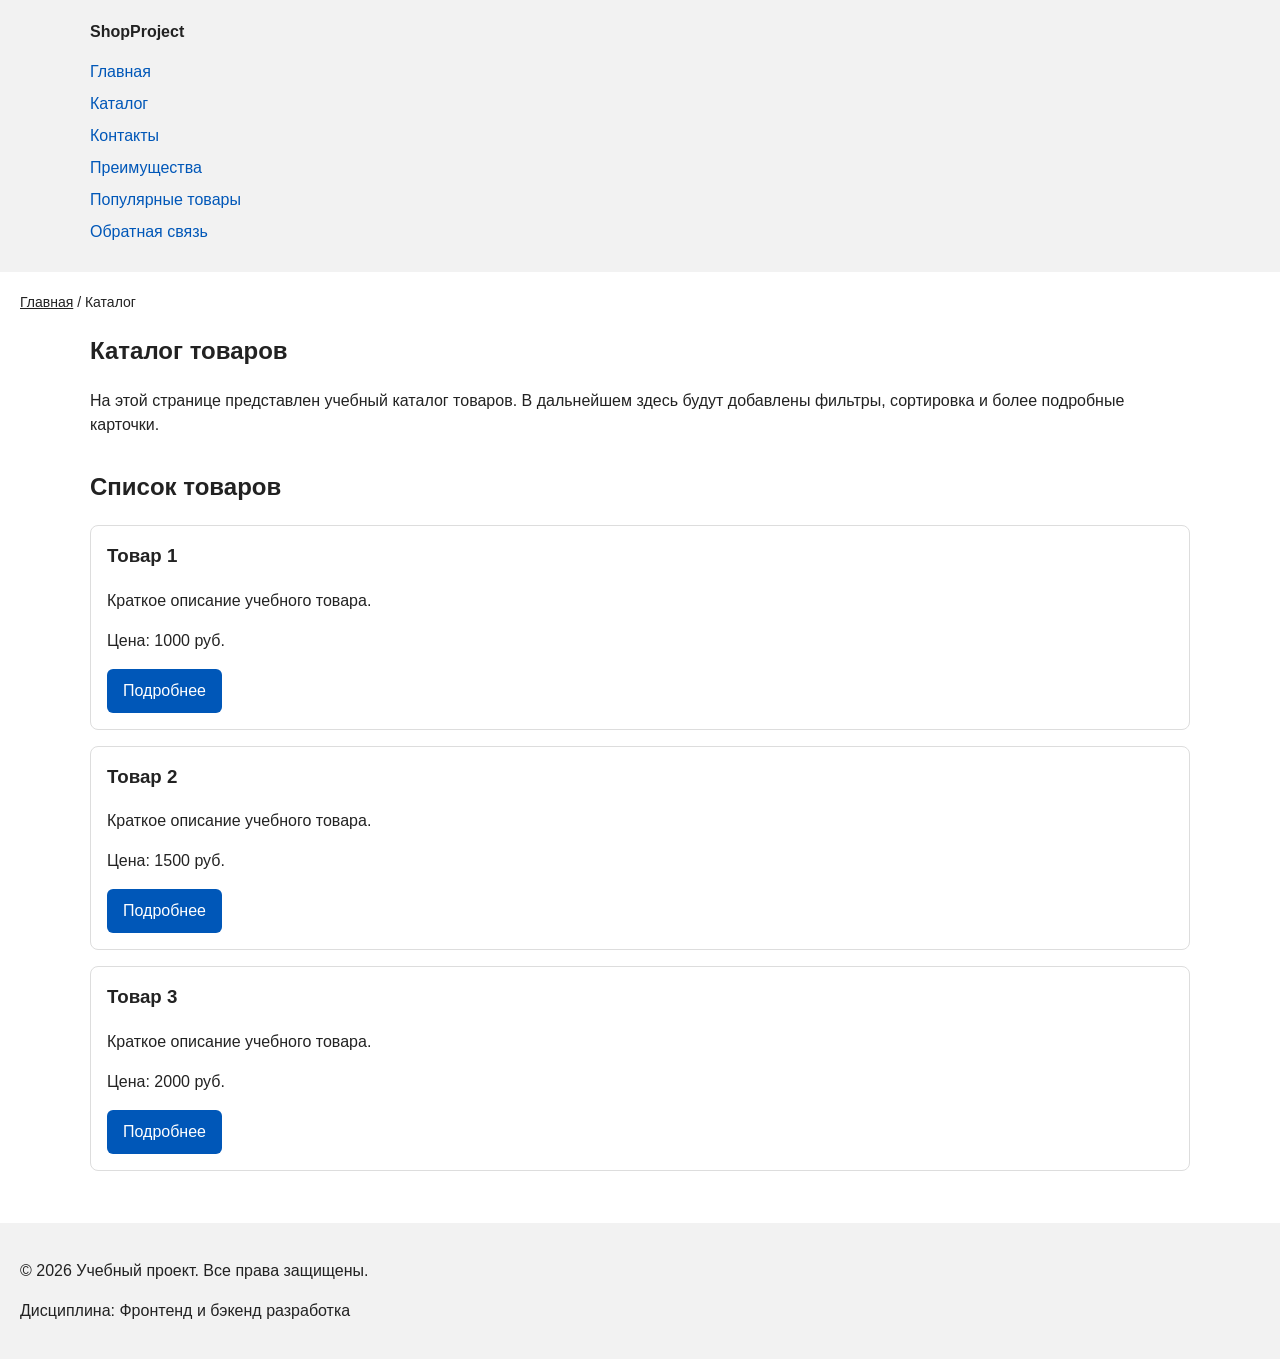
==== catalog.html @ ebb12059 "feat: add multi-page structure navigation and anchors" ====
<!DOCTYPE html>
<html lang="ru">
<head>
  <meta charset="UTF-8">
  <meta name="viewport" content="width=device-width, initial-scale=1.0">
  <meta name="description" content="Каталог товаров учебного интернет-магазина.">
  <title>Каталог товаров — Учебный интернет-магазин</title>
  <link rel="stylesheet" href="css/style.css">
  <meta property="og:type" content="website">
<meta property="og:title" content="Учебный интернет-магазин">
<meta property="og:description" content="Учебный frontend-проект интернет-магазина.">
<meta property="og:image" content="https://username.github.io/kr1-html-css-shop/images/preview.jpg">

</head>
<body>
  <header>
    <div class="site-header">
      <a class="site-logo" href="index.html">ShopProject</a>

      <nav class="site-nav" aria-label="Основная навигация">
        <ul class="site-nav__list">
          <li><a href="index.html">Главная</a></li>
          <li><a href="catalog.html">Каталог</a></li>
          <li><a href="contacts.html">Контакты</a></li>
          <li><a href="index.html#advantages">Преимущества</a></li>
          <li><a href="index.html#popular">Популярные товары</a></li>
          <li><a href="index.html#contacts">Обратная связь</a></li>
        </ul>
      </nav>
    </div>
  </header>

  <main>
    <nav class="breadcrumbs" aria-label="Хлебные крошки">
      <a href="index.html">Главная</a>
      <span>Каталог</span>
    </nav>

    <section class="section">
      <h1>Каталог товаров</h1>
      <p>
        На этой странице представлен учебный каталог товаров.
        В дальнейшем здесь будут добавлены фильтры, сортировка и более
        подробные карточки.
      </p>
    </section>

    <section class="section">
      <h2>Список товаров</h2>

      <article class="product-card">
        <h3>Товар 1</h3>
        <p>Краткое описание учебного товара.</p>
        <p>Цена: 1000 руб.</p>
        <a class="button" href="index.html#popular">Подробнее</a>
      </article>

      <article class="product-card">
        <h3>Товар 2</h3>
        <p>Краткое описание учебного товара.</p>
        <p>Цена: 1500 руб.</p>
        <a class="button" href="index.html#popular">Подробнее</a>
      </article>

      <article class="product-card">
        <h3>Товар 3</h3>
        <p>Краткое описание учебного товара.</p>
        <p>Цена: 2000 руб.</p>
        <a class="button" href="index.html#popular">Подробнее</a>
      </article>
    </section>
  </main>

  <footer>
    <p>&copy; 2026 Учебный проект. Все права защищены.</p>
    <p>Дисциплина: Фронтенд и бэкенд разработка</p>
  </footer>
</body>
</html>
---- css/style.css ----
* {
  box-sizing: border-box;
}

body {
  margin: 0;
  font-family: Arial, sans-serif;
  line-height: 1.5;
  color: #222222;
  background-color: #ffffff;
}

header,
main,
footer {
  padding: 20px;
}

header {
  background-color: #f2f2f2;
}

footer {
  background-color: #f2f2f2;
}

.site-header {
  max-width: 1100px;
  margin: 0 auto;
}

.site-logo {
  font-weight: bold;
  text-decoration: none;
  color: #222222;
}

.site-nav__list {
  padding: 0;
  margin: 16px 0 0;
  list-style: none;
}

.site-nav__list li {
  margin-bottom: 8px;
}

.site-nav__list a {
  color: #0057b8;
  text-decoration: none;
}

.site-nav__list a:hover {
  text-decoration: underline;
}

.hero {
  max-width: 1100px;
  margin: 0 auto 32px;
  padding: 32px 20px;
  background-color: #eef5ff;
  border-radius: 12px;
}

.section {
  max-width: 1100px;
  margin: 0 auto 32px;
}

.section h2 {
  margin-top: 0;
}

.product-card {
  margin-bottom: 16px;
  padding: 16px;
  border: 1px solid #dddddd;
  border-radius: 8px;
  background-color: #ffffff;
}

.product-card h3 {
  margin-top: 0;
}

.button {
  display: inline-block;
  padding: 10px 16px;
  color: #ffffff;
  background-color: #0057b8;
  text-decoration: none;
  border-radius: 6px;
}

.button:hover {
  background-color: #003f86;
}

.aside-info {
  max-width: 1100px;
  margin: 0 auto 32px;
  padding: 16px;
  border-left: 4px solid #0057b8;
  background-color: #f7f7f7;
}

.order-dialog {
  width: min(100% - 32px, 560px);
  padding: 24px;
  border: none;
  border-radius: 12px;
}

.order-dialog::backdrop {
  background-color: rgba(0, 0, 0, 0.5);
}

.form-field {
  margin-bottom: 16px;
}

.form-field label {
  display: block;
  margin-bottom: 6px;
}

.form-field input,
.form-field select,
.form-field textarea {
  width: 100%;
  padding: 10px 12px;
  border: 1px solid #cccccc;
  border-radius: 6px;
  font: inherit;
}

.form-field input[type="checkbox"] {
  width: auto;
}

.form-field small {
  display: block;
  margin-top: 4px;
  color: #666666;
}

.form-field input:focus-visible,
.form-field select:focus-visible,
.form-field textarea:focus-visible,
.form-actions button:focus-visible {
  outline: 2px solid #0057b8;
  outline-offset: 2px;
}

[aria-invalid="true"] {
  border-color: #b00020;
}

.form-actions {
  display: flex;
  gap: 12px;
  margin-top: 20px;
}

.success-message {
  max-width: 1100px;
  margin: 24px auto;
  padding: 16px;
  border-left: 4px solid #168a2f;
  background-color: #eefaf0;
}


.breadcrumbs {
  max-width: var(--container-width);
  margin: 0 auto var(--space-md);
  font-size: 14px;
  color: var(--color-muted);
}

.breadcrumbs a {
  color: var(--color-primary);
}

.breadcrumbs span::before {
  content: " / ";
  color: var(--color-muted);
}

html {
  scroll-behavior: smooth;
}

:target {
  outline: 2px dashed var(--color-primary);
  outline-offset: 4px;
}
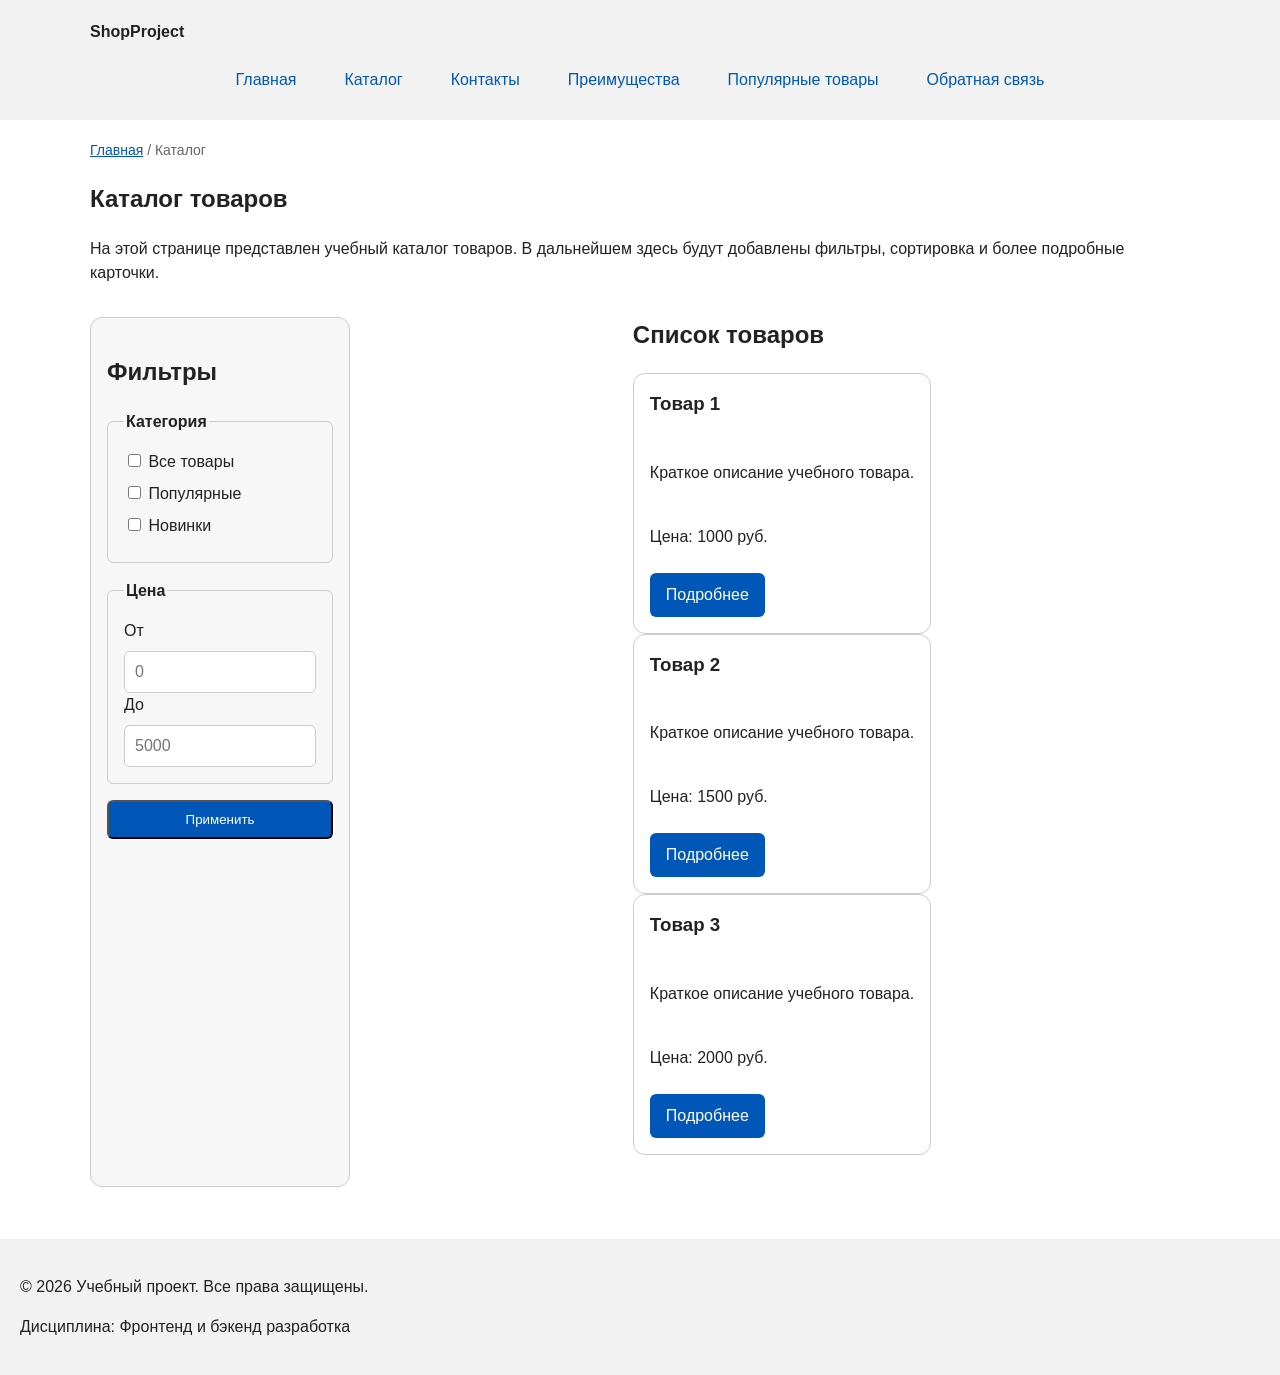
==== commit 811b2218: "feat: add flex navigation and grid catalog layout" ====
--- a/catalog.html
+++ b/catalog.html
@@ -44,6 +44,44 @@
         подробные карточки.
       </p>
     </section>
+    <section class="catalog-layout">
+  <aside class="catalog-filters">
+    <h2>Фильтры</h2>
+
+    <form class="filters-form" action="#" method="get">
+      <fieldset>
+        <legend>Категория</legend>
+
+        <label>
+          <input type="checkbox" name="category" value="all">
+          Все товары
+        </label>
+
+        <label>
+          <input type="checkbox" name="category" value="popular">
+          Популярные
+        </label>
+
+        <label>
+          <input type="checkbox" name="category" value="new">
+          Новинки
+        </label>
+      </fieldset>
+
+      <fieldset>
+        <legend>Цена</legend>
+
+        <label for="price-from">От</label>
+        <input id="price-from" name="price-from" type="number" min="0" placeholder="0">
+
+        <label for="price-to">До</label>
+        <input id="price-to" name="price-to" type="number" min="0" placeholder="5000">
+      </fieldset>
+
+      <button class="button" type="submit">Применить</button>
+    </form>
+  </aside>
+
 
     <section class="section">
       <h2>Список товаров</h2>
--- a/css/style.css
+++ b/css/style.css
@@ -2,6 +2,25 @@
 
 * {
   box-sizing: border-box;
+}
+
+:root {
+  --color-primary: #0057b8;
+  --color-white: #ffffff;
+  --color-bg: #ffffff;
+  --color-surface: #f7f7f7;
+  --color-border: #cccccc;
+  --color-muted: #666666;
+
+  --space-sm: 8px;
+  --space-md: 16px;
+  --space-lg: 24px;
+  --space-xl: 32px;
+
+  --radius-sm: 6px;
+  --radius-md: 12px;
+
+  --container-width: 1100px;
 }
 
 body {
@@ -37,24 +56,31 @@
   color: #222222;
 }
 
+
 .site-nav__list {
+  display: flex;
+  flex-wrap: wrap;
+  justify-content: center;
+  align-items: center;
+  gap: var(--space-md);
   padding: 0;
-  margin: 16px 0 0;
+  margin: var(--space-md) 0 0;
   list-style: none;
 }
 
-.site-nav__list li {
-  margin-bottom: 8px;
-}
-
 .site-nav__list a {
-  color: #0057b8;
+  display: inline-block;
+  padding: var(--space-sm) var(--space-md);
+  color: var(--color-primary);
   text-decoration: none;
+  border-radius: var(--radius-sm);
 }
 
 .site-nav__list a:hover {
-  text-decoration: underline;
-}
+  color: var(--color-white);
+  background-color: var(--color-primary);
+}
+
 
 .hero {
   max-width: 1100px;
@@ -74,12 +100,21 @@
 }
 
 .product-card {
-  margin-bottom: 16px;
-  padding: 16px;
-  border: 1px solid #dddddd;
-  border-radius: 8px;
-  background-color: #ffffff;
-}
+  display: flex;
+  flex-direction: column;
+  gap: var(--space-sm);
+  margin-bottom: 0;
+  padding: var(--space-md);
+  border: 1px solid var(--color-border);
+  border-radius: var(--radius-md);
+  background-color: var(--color-bg);
+}
+
+.product-card .button {
+  margin-top: auto;
+  align-self: flex-start;
+}
+
 
 .product-card h3 {
   margin-top: 0;
@@ -197,3 +232,59 @@
   outline: 2px dashed var(--color-primary);
   outline-offset: 4px;
 }
+
+.products-grid {
+  display: grid;
+  grid-template-columns: repeat(3, 1fr);
+  gap: var(--space-lg);
+}
+
+.catalog-layout {
+  max-width: var(--container-width);
+  margin: 0 auto var(--space-xl);
+  display: grid;
+  grid-template-columns: 260px 1fr;
+  grid-template-areas: "filters products";
+  gap: var(--space-lg);
+}
+
+.catalog-filters {
+  grid-area: filters;
+  padding: var(--space-md);
+  border: 1px solid var(--color-border);
+  border-radius: var(--radius-md);
+  background-color: var(--color-surface);
+}
+
+.catalog-products {
+  grid-area: products;
+}
+
+.filters-form {
+  display: grid;
+  gap: var(--space-md);
+}
+
+.filters-form fieldset {
+  margin: 0;
+  padding: var(--space-md);
+  border: 1px solid var(--color-border);
+  border-radius: var(--radius-sm);
+}
+
+.filters-form legend {
+  font-weight: 700;
+}
+
+.filters-form label {
+  display: block;
+  margin-bottom: var(--space-sm);
+}
+
+.filters-form input[type="number"] {
+  width: 100%;
+  padding: 8px 10px;
+  border: 1px solid var(--color-border);
+  border-radius: var(--radius-sm);
+  font: inherit;
+}
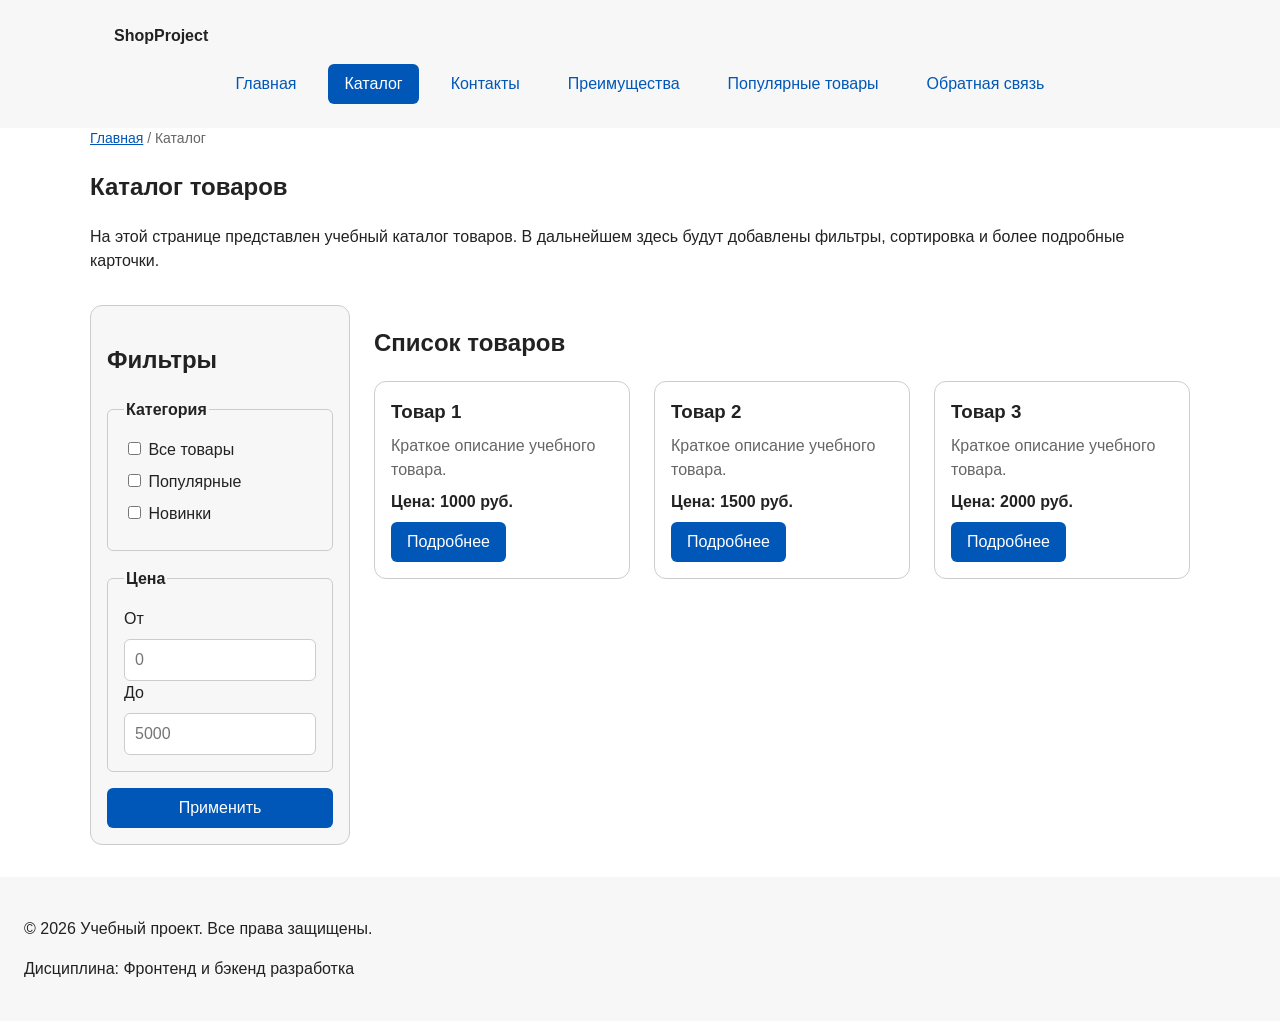
==== commit afc49886: "refactor: apply BEM naming to CSS classes" ====
--- a/catalog.html
+++ b/catalog.html
@@ -7,24 +7,36 @@
   <title>Каталог товаров — Учебный интернет-магазин</title>
   <link rel="stylesheet" href="css/style.css">
   <meta property="og:type" content="website">
-<meta property="og:title" content="Учебный интернет-магазин">
-<meta property="og:description" content="Учебный frontend-проект интернет-магазина.">
-<meta property="og:image" content="https://username.github.io/kr1-html-css-shop/images/preview.jpg">
-
+  <meta property="og:title" content="Учебный интернет-магазин">
+  <meta property="og:description" content="Учебный frontend-проект интернет-магазина.">
+  <meta property="og:image" content="https://username.github.io/kr1-html-css-shop/images/preview.jpg">
 </head>
 <body>
-  <header>
-    <div class="site-header">
-      <a class="site-logo" href="index.html">ShopProject</a>
+
+  <header class="site-header">
+    <div class="site-header__inner">
+      <a class="site-header__logo" href="index.html">ShopProject</a>
 
       <nav class="site-nav" aria-label="Основная навигация">
         <ul class="site-nav__list">
-          <li><a href="index.html">Главная</a></li>
-          <li><a href="catalog.html">Каталог</a></li>
-          <li><a href="contacts.html">Контакты</a></li>
-          <li><a href="index.html#advantages">Преимущества</a></li>
-          <li><a href="index.html#popular">Популярные товары</a></li>
-          <li><a href="index.html#contacts">Обратная связь</a></li>
+          <li class="site-nav__item">
+            <a class="site-nav__link" href="index.html">Главная</a>
+          </li>
+          <li class="site-nav__item">
+            <a class="site-nav__link site-nav__link--active" href="catalog.html">Каталог</a>
+          </li>
+          <li class="site-nav__item">
+            <a class="site-nav__link" href="contacts.html">Контакты</a>
+          </li>
+          <li class="site-nav__item">
+            <a class="site-nav__link" href="index.html#advantages">Преимущества</a>
+          </li>
+          <li class="site-nav__item">
+            <a class="site-nav__link" href="index.html#popular">Популярные товары</a>
+          </li>
+          <li class="site-nav__item">
+            <a class="site-nav__link" href="index.html#contacts">Обратная связь</a>
+          </li>
         </ul>
       </nav>
     </div>
@@ -32,8 +44,8 @@
 
   <main>
     <nav class="breadcrumbs" aria-label="Хлебные крошки">
-      <a href="index.html">Главная</a>
-      <span>Каталог</span>
+      <a class="breadcrumbs__link" href="index.html">Главная</a>
+      <span class="breadcrumbs__current">Каталог</span>
     </nav>
 
     <section class="section">
@@ -44,74 +56,84 @@
         подробные карточки.
       </p>
     </section>
+
     <section class="catalog-layout">
-  <aside class="catalog-filters">
-    <h2>Фильтры</h2>
+      <aside class="catalog-filters">
+        <h2>Фильтры</h2>
 
-    <form class="filters-form" action="#" method="get">
-      <fieldset>
-        <legend>Категория</legend>
+        <form class="filters-form" action="#" method="get">
+          <fieldset>
+            <legend>Категория</legend>
 
-        <label>
-          <input type="checkbox" name="category" value="all">
-          Все товары
-        </label>
+            <label>
+              <input type="checkbox" name="category" value="all">
+              Все товары
+            </label>
 
-        <label>
-          <input type="checkbox" name="category" value="popular">
-          Популярные
-        </label>
+            <label>
+              <input type="checkbox" name="category" value="popular">
+              Популярные
+            </label>
 
-        <label>
-          <input type="checkbox" name="category" value="new">
-          Новинки
-        </label>
-      </fieldset>
+            <label>
+              <input type="checkbox" name="category" value="new">
+              Новинки
+            </label>
+          </fieldset>
 
-      <fieldset>
-        <legend>Цена</legend>
+          <fieldset>
+            <legend>Цена</legend>
 
-        <label for="price-from">От</label>
-        <input id="price-from" name="price-from" type="number" min="0" placeholder="0">
+            <label for="price-from">От</label>
+            <input id="price-from" name="price-from" type="number" min="0" placeholder="0">
 
-        <label for="price-to">До</label>
-        <input id="price-to" name="price-to" type="number" min="0" placeholder="5000">
-      </fieldset>
+            <label for="price-to">До</label>
+            <input id="price-to" name="price-to" type="number" min="0" placeholder="5000">
+          </fieldset>
 
-      <button class="button" type="submit">Применить</button>
-    </form>
-  </aside>
+          <button class="button button--primary" type="submit">Применить</button>
+        </form>
+      </aside>
 
+      <div class="catalog-products">
+        <h2>Список товаров</h2>
 
-    <section class="section">
-      <h2>Список товаров</h2>
+        <div class="products-grid">
+          <article class="product-card">
+            <h3 class="product-card__title">Товар 1</h3>
+            <p class="product-card__description">Краткое описание учебного товара.</p>
+            <p class="product-card__price">Цена: 1000 руб.</p>
+            <a class="button button--primary product-card__button" href="index.html#popular">
+              Подробнее
+            </a>
+          </article>
 
-      <article class="product-card">
-        <h3>Товар 1</h3>
-        <p>Краткое описание учебного товара.</p>
-        <p>Цена: 1000 руб.</p>
-        <a class="button" href="index.html#popular">Подробнее</a>
-      </article>
+          <article class="product-card">
+            <h3 class="product-card__title">Товар 2</h3>
+            <p class="product-card__description">Краткое описание учебного товара.</p>
+            <p class="product-card__price">Цена: 1500 руб.</p>
+            <a class="button button--primary product-card__button" href="index.html#popular">
+              Подробнее
+            </a>
+          </article>
 
-      <article class="product-card">
-        <h3>Товар 2</h3>
-        <p>Краткое описание учебного товара.</p>
-        <p>Цена: 1500 руб.</p>
-        <a class="button" href="index.html#popular">Подробнее</a>
-      </article>
-
-      <article class="product-card">
-        <h3>Товар 3</h3>
-        <p>Краткое описание учебного товара.</p>
-        <p>Цена: 2000 руб.</p>
-        <a class="button" href="index.html#popular">Подробнее</a>
-      </article>
+          <article class="product-card">
+            <h3 class="product-card__title">Товар 3</h3>
+            <p class="product-card__description">Краткое описание учебного товара.</p>
+            <p class="product-card__price">Цена: 2000 руб.</p>
+            <a class="button button--primary product-card__button" href="index.html#popular">
+              Подробнее
+            </a>
+          </article>
+        </div>
+      </div>
     </section>
   </main>
 
-  <footer>
+  <footer class="site-footer">
     <p>&copy; 2026 Учебный проект. Все права защищены.</p>
     <p>Дисциплина: Фронтенд и бэкенд разработка</p>
   </footer>
+
 </body>
-</html>
+</html>
--- a/css/style.css
+++ b/css/style.css
@@ -1,62 +1,145 @@
-
-
-* {
-  box-sizing: border-box;
-}
-
+/* ============================================================
+   1. Переменные
+   ============================================================ */
 :root {
+  /* Цвета */
   --color-primary: #0057b8;
+  --color-primary-dark: #003f86;
   --color-white: #ffffff;
+  --color-text: #222222;
   --color-bg: #ffffff;
   --color-surface: #f7f7f7;
   --color-border: #cccccc;
   --color-muted: #666666;
-
+  --color-danger: #b00020;
+  --color-success: #168a2f;
+  --color-success-bg: #eefaf0;
+  --color-info-bg: #eef5ff;
+
+  /* Отступы */
+  --space-xs: 4px;
   --space-sm: 8px;
   --space-md: 16px;
   --space-lg: 24px;
   --space-xl: 32px;
 
+  /* Радиусы */
   --radius-sm: 6px;
   --radius-md: 12px;
-
+  --radius-lg: 12px;
+
+  /* Контейнер */
   --container-width: 1100px;
+}
+
+/* ============================================================
+   2. Базовые стили
+   ============================================================ */
+* {
+  box-sizing: border-box;
+}
+
+html {
+  scroll-behavior: smooth;
 }
 
 body {
   margin: 0;
   font-family: Arial, sans-serif;
   line-height: 1.5;
-  color: #222222;
-  background-color: #ffffff;
-}
-
-header,
-main,
-footer {
-  padding: 20px;
-}
-
-header {
-  background-color: #f2f2f2;
-}
-
-footer {
-  background-color: #f2f2f2;
-}
-
+  color: var(--color-text);
+  background-color: var(--color-bg);
+}
+
+:target {
+  outline: 2px dashed var(--color-primary);
+  outline-offset: 4px;
+}
+
+/* ============================================================
+   3. Общие элементы
+   ============================================================ */
+a,
+button,
+input,
+select,
+textarea {
+  font: inherit;
+}
+
+button {
+  cursor: pointer;
+}
+
+/* Кнопка — самостоятельный БЭМ-блок */
+.button {
+  display: inline-block;
+  padding: var(--space-sm) var(--space-md);
+  border: none;
+  border-radius: var(--radius-sm);
+  color: var(--color-white);
+  background-color: var(--color-primary);
+  text-decoration: none;
+  text-align: center;
+}
+
+.button:hover {
+  background-color: var(--color-primary-dark);
+}
+
+.button:focus-visible {
+  outline: 2px solid var(--color-primary);
+  outline-offset: 3px;
+}
+
+.button--primary {
+  color: var(--color-white);
+  background-color: var(--color-primary);
+}
+
+.button--primary:hover {
+  background-color: var(--color-primary-dark);
+}
+
+.button--secondary {
+  color: var(--color-primary);
+  background-color: transparent;
+  border: 1px solid var(--color-primary);
+}
+
+.button--secondary:hover {
+  color: var(--color-white);
+  background-color: var(--color-primary);
+}
+
+.button:disabled,
+.button--disabled {
+  opacity: 0.6;
+  cursor: not-allowed;
+}
+
+/* ============================================================
+   4. Компоненты страницы
+   ============================================================ */
+
+/* ---------- 4.1. Шапка сайта ---------- */
 .site-header {
-  max-width: 1100px;
+  background-color: var(--color-surface);
+}
+
+.site-header__inner {
+  max-width: var(--container-width);
   margin: 0 auto;
-}
-
-.site-logo {
-  font-weight: bold;
+  padding: var(--space-lg);
+}
+
+.site-header__logo {
+  font-weight: 700;
+  color: var(--color-text);
   text-decoration: none;
-  color: #222222;
-}
-
-
+}
+
+/* ---------- 4.2. Навигация ---------- */
 .site-nav__list {
   display: flex;
   flex-wrap: wrap;
@@ -68,7 +151,11 @@
   list-style: none;
 }
 
-.site-nav__list a {
+.site-nav__item {
+  /* зарезервировано для будущих стилей пункта */
+}
+
+.site-nav__link {
   display: inline-block;
   padding: var(--space-sm) var(--space-md);
   color: var(--color-primary);
@@ -76,29 +163,74 @@
   border-radius: var(--radius-sm);
 }
 
-.site-nav__list a:hover {
+.site-nav__link:hover {
   color: var(--color-white);
   background-color: var(--color-primary);
 }
 
-
+.site-nav__link:focus-visible {
+  outline: 2px solid var(--color-primary);
+  outline-offset: 3px;
+}
+
+.site-nav__link--active {
+  color: var(--color-white);
+  background-color: var(--color-primary);
+}
+
+/* ---------- 4.3. Хлебные крошки ---------- */
+.breadcrumbs {
+  max-width: var(--container-width);
+  margin: 0 auto var(--space-md);
+  font-size: 14px;
+  color: var(--color-muted);
+}
+
+.breadcrumbs__link {
+  color: var(--color-primary);
+}
+
+.breadcrumbs__current::before {
+  content: " / ";
+  color: var(--color-muted);
+}
+
+/* ---------- 4.4. Первый экран ---------- */
 .hero {
-  max-width: 1100px;
-  margin: 0 auto 32px;
-  padding: 32px 20px;
-  background-color: #eef5ff;
-  border-radius: 12px;
-}
-
+  max-width: var(--container-width);
+  margin: 0 auto var(--space-xl);
+  padding: var(--space-xl) var(--space-lg);
+  background-color: var(--color-info-bg);
+  border-radius: var(--radius-md);
+}
+
+/* ---------- 4.5. Универсальный раздел ---------- */
 .section {
-  max-width: 1100px;
-  margin: 0 auto 32px;
+  max-width: var(--container-width);
+  margin: 0 auto var(--space-xl);
 }
 
 .section h2 {
   margin-top: 0;
 }
 
+/* ---------- 4.6. Информационный блок ---------- */
+.aside-info {
+  max-width: var(--container-width);
+  margin: 0 auto var(--space-xl);
+  padding: var(--space-md);
+  border-left: 4px solid var(--color-primary);
+  background-color: var(--color-surface);
+}
+
+/* ---------- 4.7. Сетка товаров ---------- */
+.products-grid {
+  display: grid;
+  grid-template-columns: repeat(3, 1fr);
+  gap: var(--space-lg);
+}
+
+/* ---------- 4.8. Карточка товара ---------- */
 .product-card {
   display: flex;
   flex-direction: column;
@@ -110,135 +242,43 @@
   background-color: var(--color-bg);
 }
 
-.product-card .button {
+.product-card:hover {
+  border-color: var(--color-primary);
+}
+
+.product-card--featured {
+  border-color: var(--color-primary);
+}
+
+.product-card--discount {
+  border-color: var(--color-danger);
+}
+
+.product-card__title {
+  margin: 0;
+  color: var(--color-text);
+}
+
+.product-card__description {
+  margin: 0;
+  color: var(--color-muted);
+}
+
+.product-card__price {
+  margin: 0;
+  font-weight: 700;
+}
+
+.product-card--discount .product-card__price {
+  color: var(--color-danger);
+}
+
+.product-card__button {
   margin-top: auto;
   align-self: flex-start;
 }
 
-
-.product-card h3 {
-  margin-top: 0;
-}
-
-.button {
-  display: inline-block;
-  padding: 10px 16px;
-  color: #ffffff;
-  background-color: #0057b8;
-  text-decoration: none;
-  border-radius: 6px;
-}
-
-.button:hover {
-  background-color: #003f86;
-}
-
-.aside-info {
-  max-width: 1100px;
-  margin: 0 auto 32px;
-  padding: 16px;
-  border-left: 4px solid #0057b8;
-  background-color: #f7f7f7;
-}
-
-.order-dialog {
-  width: min(100% - 32px, 560px);
-  padding: 24px;
-  border: none;
-  border-radius: 12px;
-}
-
-.order-dialog::backdrop {
-  background-color: rgba(0, 0, 0, 0.5);
-}
-
-.form-field {
-  margin-bottom: 16px;
-}
-
-.form-field label {
-  display: block;
-  margin-bottom: 6px;
-}
-
-.form-field input,
-.form-field select,
-.form-field textarea {
-  width: 100%;
-  padding: 10px 12px;
-  border: 1px solid #cccccc;
-  border-radius: 6px;
-  font: inherit;
-}
-
-.form-field input[type="checkbox"] {
-  width: auto;
-}
-
-.form-field small {
-  display: block;
-  margin-top: 4px;
-  color: #666666;
-}
-
-.form-field input:focus-visible,
-.form-field select:focus-visible,
-.form-field textarea:focus-visible,
-.form-actions button:focus-visible {
-  outline: 2px solid #0057b8;
-  outline-offset: 2px;
-}
-
-[aria-invalid="true"] {
-  border-color: #b00020;
-}
-
-.form-actions {
-  display: flex;
-  gap: 12px;
-  margin-top: 20px;
-}
-
-.success-message {
-  max-width: 1100px;
-  margin: 24px auto;
-  padding: 16px;
-  border-left: 4px solid #168a2f;
-  background-color: #eefaf0;
-}
-
-
-.breadcrumbs {
-  max-width: var(--container-width);
-  margin: 0 auto var(--space-md);
-  font-size: 14px;
-  color: var(--color-muted);
-}
-
-.breadcrumbs a {
-  color: var(--color-primary);
-}
-
-.breadcrumbs span::before {
-  content: " / ";
-  color: var(--color-muted);
-}
-
-html {
-  scroll-behavior: smooth;
-}
-
-:target {
-  outline: 2px dashed var(--color-primary);
-  outline-offset: 4px;
-}
-
-.products-grid {
-  display: grid;
-  grid-template-columns: repeat(3, 1fr);
-  gap: var(--space-lg);
-}
-
+/* ---------- 4.9. Каталог ---------- */
 .catalog-layout {
   max-width: var(--container-width);
   margin: 0 auto var(--space-xl);
@@ -260,6 +300,7 @@
   grid-area: products;
 }
 
+/* ---------- 4.10. Фильтры каталога ---------- */
 .filters-form {
   display: grid;
   gap: var(--space-md);
@@ -286,5 +327,90 @@
   padding: 8px 10px;
   border: 1px solid var(--color-border);
   border-radius: var(--radius-sm);
-  font: inherit;
-}
+}
+
+/* ---------- 4.11. Модальное окно ---------- */
+.order-dialog {
+  width: min(100% - 32px, 560px);
+  padding: var(--space-lg);
+  border: none;
+  border-radius: var(--radius-lg);
+}
+
+.order-dialog::backdrop {
+  background-color: rgba(0, 0, 0, 0.5);
+}
+
+.order-dialog__title {
+  margin-top: 0;
+}
+
+/* ---------- 4.12. Форма заявки ---------- */
+.order-form__field {
+  margin-bottom: var(--space-md);
+}
+
+.order-form__label {
+  display: block;
+  margin-bottom: var(--space-xs);
+}
+
+.order-form__input,
+.order-form__select,
+.order-form__textarea {
+  width: 100%;
+  padding: 10px 12px;
+  border: 1px solid var(--color-border);
+  border-radius: var(--radius-sm);
+}
+
+.order-form__input[type="checkbox"] {
+  width: auto;
+}
+
+.order-form__hint {
+  display: block;
+  margin-top: var(--space-xs);
+  color: var(--color-muted);
+}
+
+.order-form__input:hover,
+.order-form__select:hover,
+.order-form__textarea:hover {
+  border-color: var(--color-primary);
+}
+
+.order-form__input:focus-visible,
+.order-form__select:focus-visible,
+.order-form__textarea:focus-visible,
+.order-form__actions button:focus-visible {
+  outline: 2px solid var(--color-primary);
+  outline-offset: 2px;
+}
+
+.order-form__input[aria-invalid="true"],
+.order-form__select[aria-invalid="true"],
+.order-form__textarea[aria-invalid="true"] {
+  border-color: var(--color-danger);
+}
+
+.order-form__actions {
+  display: flex;
+  gap: var(--space-md);
+  margin-top: var(--space-lg);
+}
+
+/* ---------- 4.13. Сообщение об успехе ---------- */
+.success-message {
+  max-width: var(--container-width);
+  margin: var(--space-lg) auto;
+  padding: var(--space-md);
+  border-left: 4px solid var(--color-success);
+  background-color: var(--color-success-bg);
+}
+
+/* ---------- 4.14. Подвал ---------- */
+.site-footer {
+  padding: var(--space-lg);
+  background-color: var(--color-surface);
+}
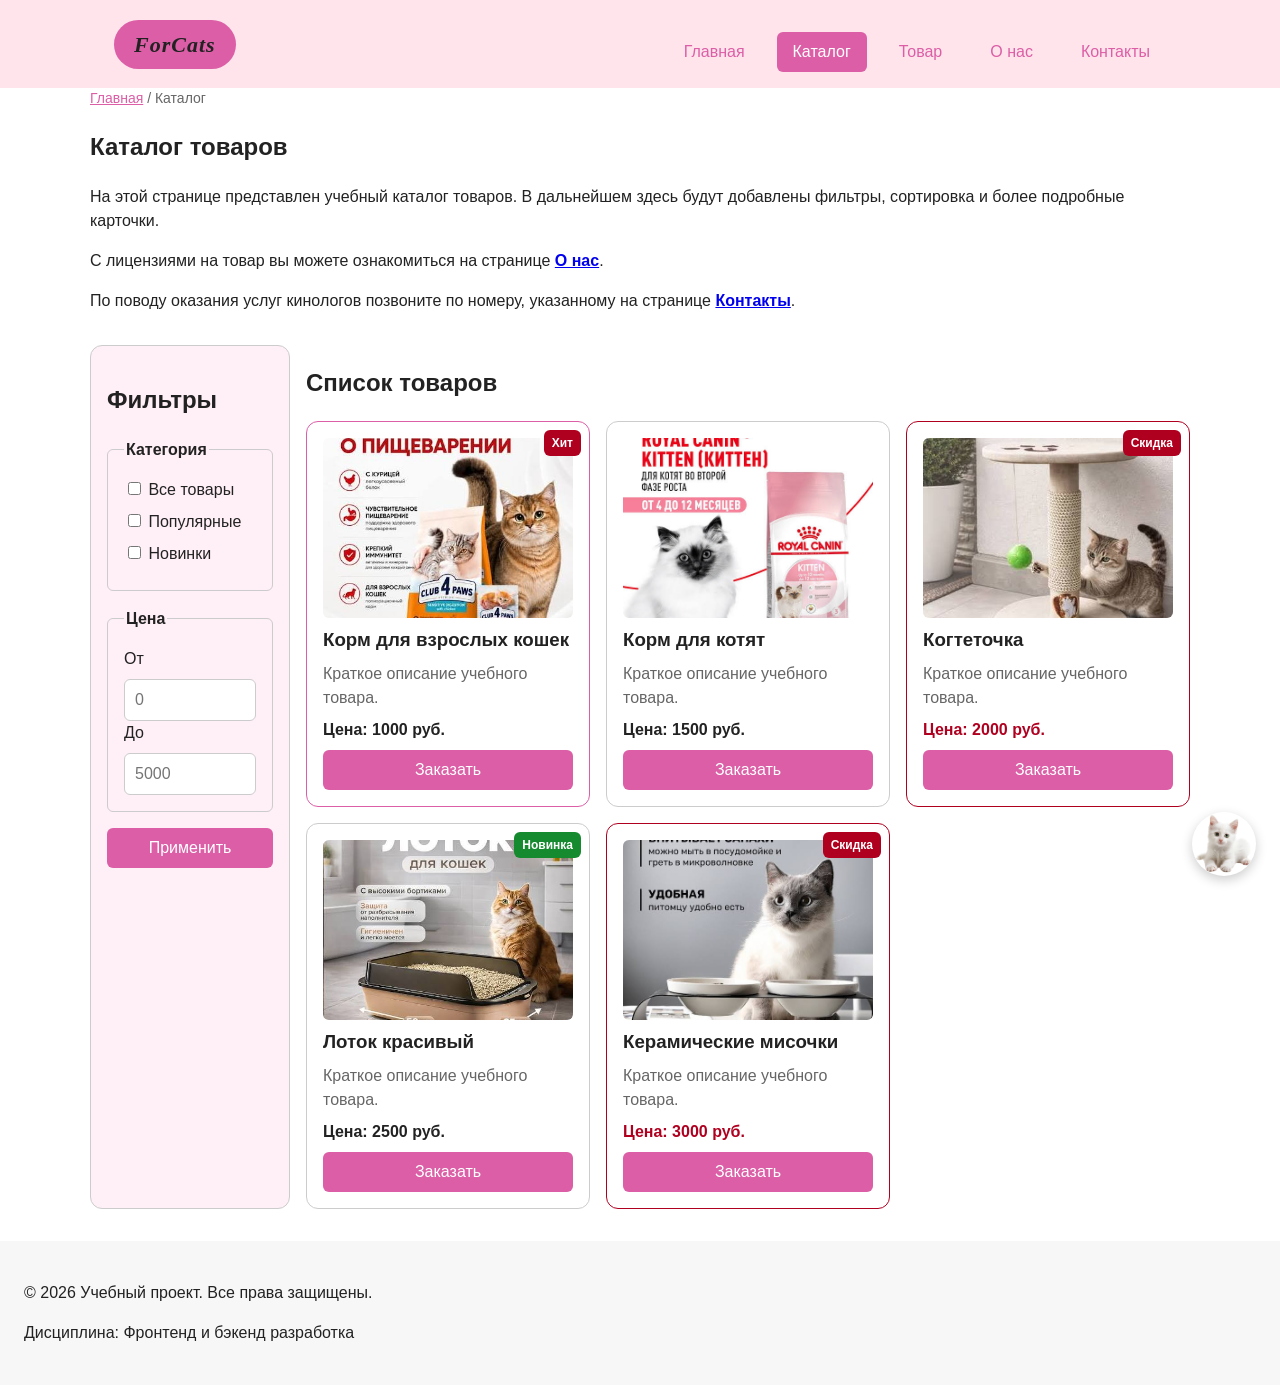
==== commit e5d6c180: "fix: prepare HTML CSS project for submission" ====
--- a/catalog.html
+++ b/catalog.html
@@ -6,6 +6,7 @@
   <meta name="description" content="Каталог товаров учебного интернет-магазина.">
   <title>Каталог товаров — Учебный интернет-магазин</title>
   <link rel="stylesheet" href="css/style.css">
+  <script src="js/main.js" defer></script>
   <meta property="og:type" content="website">
   <meta property="og:title" content="Учебный интернет-магазин">
   <meta property="og:description" content="Учебный frontend-проект интернет-магазина.">
@@ -15,7 +16,7 @@
 
   <header class="site-header">
     <div class="site-header__inner">
-      <a class="site-header__logo" href="index.html">ShopProject</a>
+      <a class="site-header__logo" href="index.html">ForCats</a>
 
       <nav class="site-nav" aria-label="Основная навигация">
         <ul class="site-nav__list">
@@ -26,16 +27,13 @@
             <a class="site-nav__link site-nav__link--active" href="catalog.html">Каталог</a>
           </li>
           <li class="site-nav__item">
-            <a class="site-nav__link" href="contacts.html">Контакты</a>
+            <a class="site-nav__link" href="product.html">Товар</a>
           </li>
           <li class="site-nav__item">
-            <a class="site-nav__link" href="index.html#advantages">Преимущества</a>
+            <a class="site-nav__link" href="about.html">О нас</a>
           </li>
           <li class="site-nav__item">
-            <a class="site-nav__link" href="index.html#popular">Популярные товары</a>
-          </li>
-          <li class="site-nav__item">
-            <a class="site-nav__link" href="index.html#contacts">Обратная связь</a>
+            <a class="site-nav__link" href="contacts.html">Контакты</a>
           </li>
         </ul>
       </nav>
@@ -55,6 +53,13 @@
         В дальнейшем здесь будут добавлены фильтры, сортировка и более
         подробные карточки.
       </p>
+      <p>
+ С лицензиями на товар вы можете ознакомиться на странице
+  <a href="about.html"><strong>О нас</strong></a>.
+</p>
+      <p> По поводу оказания услуг кинологов позвоните по номеру, указанному на странице
+  <a href="contacts.html"><strong>Контакты</strong></a>.
+      </p>
     </section>
 
     <section class="catalog-layout">
@@ -64,17 +69,14 @@
         <form class="filters-form" action="#" method="get">
           <fieldset>
             <legend>Категория</legend>
-
             <label>
               <input type="checkbox" name="category" value="all">
               Все товары
             </label>
-
             <label>
               <input type="checkbox" name="category" value="popular">
               Популярные
             </label>
-
             <label>
               <input type="checkbox" name="category" value="new">
               Новинки
@@ -83,10 +85,8 @@
 
           <fieldset>
             <legend>Цена</legend>
-
             <label for="price-from">От</label>
             <input id="price-from" name="price-from" type="number" min="0" placeholder="0">
-
             <label for="price-to">До</label>
             <input id="price-to" name="price-to" type="number" min="0" placeholder="5000">
           </fieldset>
@@ -99,31 +99,48 @@
         <h2>Список товаров</h2>
 
         <div class="products-grid">
-          <article class="product-card">
-            <h3 class="product-card__title">Товар 1</h3>
+          <article class="product-card product-card--featured">
+            <span class="product-card__badge">Хит</span>
+            <img class="product-card__image" src="images/photo1.jpeg" alt="Корм для взрослых кошек" width="400" height="300">
+            <h3 class="product-card__title">Корм для взрослых кошек</h3>
             <p class="product-card__description">Краткое описание учебного товара.</p>
             <p class="product-card__price">Цена: 1000 руб.</p>
-            <a class="button button--primary product-card__button" href="index.html#popular">
-              Подробнее
-            </a>
+            <a class="button button--primary product-card__button" href="product.html?product=1">Заказать</a>
           </article>
 
           <article class="product-card">
-            <h3 class="product-card__title">Товар 2</h3>
+            <img class="product-card__image" src="images/photo2.jpeg" alt="Корм для котят" width="400" height="300">
+            <h3 class="product-card__title">Корм для котят</h3>
             <p class="product-card__description">Краткое описание учебного товара.</p>
             <p class="product-card__price">Цена: 1500 руб.</p>
-            <a class="button button--primary product-card__button" href="index.html#popular">
-              Подробнее
-            </a>
+            <a class="button button--primary product-card__button" href="product.html?product=2">Заказать</a>
+          </article>
+
+          <article class="product-card product-card--discount">
+            <span class="product-card__badge">Скидка</span>
+            <img class="product-card__image" src="images/photo3.jpeg" alt="Когтеточка" width="400" height="300">
+            <h3 class="product-card__title">Когтеточка</h3>
+            <p class="product-card__description">Краткое описание учебного товара.</p>
+            <p class="product-card__price">Цена: 2000 руб.</p>
+            <a class="button button--primary product-card__button" href="product.html?product=3">Заказать</a>
           </article>
 
           <article class="product-card">
-            <h3 class="product-card__title">Товар 3</h3>
+            <span class="product-card__badge product-card__badge--new">Новинка</span>
+            <img class="product-card__image" src="images/photo4.jpeg" alt="Лоток" width="400" height="300">
+            <h3 class="product-card__title">Лоток красивый</h3>
             <p class="product-card__description">Краткое описание учебного товара.</p>
-            <p class="product-card__price">Цена: 2000 руб.</p>
-            <a class="button button--primary product-card__button" href="index.html#popular">
-              Подробнее
-            </a>
+            <p class="product-card__price">Цена: 2500 руб.</p>
+            <a class="button button--primary product-card__button" href="product.html?product=4">Заказать</a>
+          </article>
+
+          <article class="product-card product-card--discount">
+            <span class="product-card__badge">Скидка</span>
+            <img class="product-card__image" src="images/photo5.jpeg" alt="Керамические мисочки" width="400" height="300">
+            <h3 class="product-card__title">Керамические мисочки</h3>
+            <p class="product-card__description">Краткое описание учебного товара.</p>
+            <p class="product-card__price">Цена: 3000 руб.</p>
+            <a class="button button--primary product-card__button" href="product.html?product=5">Заказать</a>
           </article>
         </div>
       </div>
@@ -135,5 +152,24 @@
     <p>Дисциплина: Фронтенд и бэкенд разработка</p>
   </footer>
 
+  <button class="chat-button" type="button" id="chat-toggle" aria-label="Открыть чат">
+    <img class="chat-button__icon" src="images/chat-icon.png" alt="Открыть чат" width="100" height="100">
+  </button>
+
+  <div class="chat-window" id="chat-window" hidden>
+    <div class="chat-window__header">
+      <span class="chat-window__title">Чат с магазином</span>
+      <button class="chat-window__close" type="button" id="chat-close" aria-label="Закрыть чат">✕</button>
+    </div>
+    <div class="chat-window__body">
+      <p class="chat-window__message chat-window__message--bot">Здравствуйте! Чем можем помочь?</p>
+      <p class="chat-window__message chat-window__message--user">Хочу узнать о доставке.</p>
+      <p class="chat-window__message chat-window__message--bot">Доставка по Москве — 1–2 дня, по России — 3–7 дней.</p>
+    </div>
+    <div class="chat-window__footer">
+      <p class="chat-window__note">Это учебный чат. Отправка сообщений не работает.</p>
+    </div>
+  </div>
+
 </body>
 </html>
--- a/css/style.css
+++ b/css/style.css
@@ -3,8 +3,9 @@
    ============================================================ */
 :root {
   /* Цвета */
-  --color-primary: #0057b8;
-  --color-primary-dark: #003f86;
+  --color-header-bg: #ffe4ec;
+  --color-primary: #dc5ea6;
+  --color-primary-dark: #860081;
   --color-white: #ffffff;
   --color-text: #222222;
   --color-bg: #ffffff;
@@ -14,7 +15,8 @@
   --color-danger: #b00020;
   --color-success: #168a2f;
   --color-success-bg: #eefaf0;
-  --color-info-bg: #eef5ff;
+  --color-info-bg: #ffeef6;
+  --color-filters-bg: #ffeff6;
 
   /* Отступы */
   --space-xs: 4px;
@@ -124,19 +126,41 @@
 
 /* ---------- 4.1. Шапка сайта ---------- */
 .site-header {
-  background-color: var(--color-surface);
+  position: sticky;
+  top: 0;
+  z-index: 50;
+  background-color: var(--color-header-bg);
 }
 
 .site-header__inner {
   max-width: var(--container-width);
   margin: 0 auto;
-  padding: var(--space-lg);
+  padding: var(--space-md) var(--space-lg);
+  display: flex;
+  align-items: center;
+  justify-content: space-between;
+  gap: var(--space-md);
 }
 
 .site-header__logo {
-  font-weight: 700;
+  display: inline-block;
+  padding: 8px 20px;
+  font-family: 'Georgia', 'Times New Roman', serif;
+  font-size: 22px;
+  font-weight: 700;
+  font-style: italic;
+  letter-spacing: 1px;
   color: var(--color-text);
+  background-color: var(--color-primary);
+  border-radius: 30px;
   text-decoration: none;
+  transition: transform 0.15s ease, background-color 0.15s ease;
+}
+
+.site-header__logo:hover {
+  background-color: var(--color-primary-dark);
+  color: var(--color-white);
+  transform: scale(1.03);
 }
 
 /* ---------- 4.2. Навигация ---------- */
@@ -190,6 +214,7 @@
   color: var(--color-primary);
 }
 
+.breadcrumbs__link + .breadcrumbs__link::before,
 .breadcrumbs__current::before {
   content: " / ";
   color: var(--color-muted);
@@ -198,10 +223,11 @@
 /* ---------- 4.4. Первый экран ---------- */
 .hero {
   max-width: var(--container-width);
-  margin: 0 auto var(--space-xl);
+  margin: var(--space-xl) auto;
   padding: var(--space-xl) var(--space-lg);
   background-color: var(--color-info-bg);
   border-radius: var(--radius-md);
+  text-align: center;
 }
 
 /* ---------- 4.5. Универсальный раздел ---------- */
@@ -227,11 +253,22 @@
 .products-grid {
   display: grid;
   grid-template-columns: repeat(3, 1fr);
-  gap: var(--space-lg);
+  gap: var(--space-md);
 }
 
 /* ---------- 4.8. Карточка товара ---------- */
+
+.product-card__image {
+  display: block;
+  width: 100%;
+  height: 180px;
+  object-fit: cover;
+  border-radius: var(--radius-sm);
+  background-color: var(--color-surface);
+}
+
 .product-card {
+  position: relative; /* ← контейнер для бейджа */
   display: flex;
   flex-direction: column;
   gap: var(--space-sm);
@@ -254,6 +291,24 @@
   border-color: var(--color-danger);
 }
 
+/* Бейдж — position: absolute относительно карточки */
+.product-card__badge {
+  position: absolute;
+  top: var(--space-sm);
+  right: var(--space-sm);
+  padding: 4px 8px;
+  color: var(--color-white);
+  background-color: var(--color-danger);
+  border-radius: var(--radius-sm);
+  font-size: 12px;
+  font-weight: 700;
+  z-index: 1;
+}
+
+.product-card__badge--new {
+  background-color: var(--color-success);
+}
+
 .product-card__title {
   margin: 0;
   color: var(--color-text);
@@ -276,6 +331,103 @@
 .product-card__button {
   margin-top: auto;
   align-self: flex-start;
+}
+
+/* ---------- 4.8.1. Страница товара ---------- */
+.product-page__layout {
+  display: grid;
+  grid-template-columns: 1fr 1fr;
+  gap: var(--space-xl);
+  align-items: start;
+}
+
+.product-page__image {
+  display: block;
+  width: 100%;
+  height: auto;
+  border-radius: var(--radius-md);
+  background-color: var(--color-surface);
+}
+
+.product-page__title {
+  margin-top: 0;
+  margin-bottom: var(--space-md);
+}
+
+.product-page__description {
+  margin-bottom: var(--space-md);
+  color: var(--color-muted);
+}
+
+.product-page__price {
+  margin-bottom: var(--space-lg);
+  font-size: 24px;
+  font-weight: 700;
+}
+
+.product-page__actions {
+  display: flex;
+  flex-wrap: wrap;
+  gap: var(--space-md);
+}
+
+/* ---------- 4.8.2. Таблица характеристик ---------- */
+.product-table {
+  width: 100%;
+  border-collapse: separate;
+  border-spacing: 0;
+  border: 1px solid var(--color-border);
+  border-radius: var(--radius-md);
+  overflow: hidden;
+  background-color: var(--color-bg);
+}
+
+.product-table caption {
+  margin-bottom: var(--space-sm);
+  font-weight: 700;
+  text-align: left;
+}
+
+.product-table th,
+.product-table td {
+  padding: var(--space-sm) var(--space-md);
+  text-align: left;
+  border-bottom: 1px solid var(--color-border);
+  border-right: 1px solid var(--color-border);
+}
+
+.product-table th:last-child,
+.product-table td:last-child {
+  border-right: none;
+}
+
+.product-table th {
+  background-color: var(--color-header-bg);
+  font-weight: 700;
+}
+
+.product-table tbody tr:last-child td {
+  border-bottom: none;
+}
+
+.product-table thead tr:first-child th:first-child {
+  border-top-left-radius: var(--radius-md);
+}
+
+.product-table thead tr:first-child th:last-child {
+  border-top-right-radius: var(--radius-md);
+}
+
+.product-table tbody tr:last-child td:first-child {
+  border-bottom-left-radius: var(--radius-md);
+}
+
+.product-table tbody tr:last-child td:last-child {
+  border-bottom-right-radius: var(--radius-md);
+}
+.product-table th:first-child,
+.product-table td:first-child {
+  width: 30%;  
 }
 
 /* ---------- 4.9. Каталог ---------- */
@@ -283,9 +435,9 @@
   max-width: var(--container-width);
   margin: 0 auto var(--space-xl);
   display: grid;
-  grid-template-columns: 260px 1fr;
+  grid-template-columns: 200px 1fr;
   grid-template-areas: "filters products";
-  gap: var(--space-lg);
+  gap: var(--space-md);
 }
 
 .catalog-filters {
@@ -293,7 +445,7 @@
   padding: var(--space-md);
   border: 1px solid var(--color-border);
   border-radius: var(--radius-md);
-  background-color: var(--color-surface);
+  background-color: var(  --color-filters-bg);
 }
 
 .catalog-products {
@@ -398,6 +550,44 @@
   display: flex;
   gap: var(--space-md);
   margin-top: var(--space-lg);
+}
+
+/* ---------- 4.12.1. Форма на странице order.html ---------- */
+.order-page {
+  max-width: 720px;
+}
+
+.order-form--page {
+  padding: var(--space-lg);
+  border: 1px solid var(--color-border);
+  border-radius: var(--radius-md);
+  background-color: var(--color-bg);
+}
+
+.order-form__row {
+  display: grid;
+  grid-template-columns: 1fr 1fr;
+  gap: var(--space-md);
+}
+
+.order-form__required {
+  color: var(--color-danger);
+}
+
+.order-form__field--checkbox {
+  margin-bottom: var(--space-md);
+}
+
+.order-form__label--checkbox {
+  display: flex;
+  align-items: flex-start;
+  gap: var(--space-sm);
+  cursor: pointer;
+}
+
+.order-form__input--checkbox {
+  width: auto;
+  margin-top: 4px;
 }
 
 /* ---------- 4.13. Сообщение об успехе ---------- */
@@ -413,4 +603,191 @@
 .site-footer {
   padding: var(--space-lg);
   background-color: var(--color-surface);
+}
+
+/* ---------- 4.15. Блоки страницы «О нас» ---------- */
+.about-values {
+  display: grid;
+  grid-template-columns: repeat(3, 1fr);
+  gap: var(--space-lg);
+}
+
+.about-card {
+  padding: var(--space-lg);
+  border: 1px solid var(--color-border);
+  border-radius: var(--radius-md);
+  background-color: var(--color-bg);
+}
+
+.about-card__title {
+  margin-top: 0;
+  margin-bottom: var(--space-sm);
+}
+
+.about-card__text {
+  margin: 0;
+  color: var(--color-muted);
+}
+
+.about-stats {
+  display: grid;
+  grid-template-columns: repeat(3, 1fr);
+  gap: var(--space-lg);
+  padding: 0;
+  margin: 0;
+  list-style: none;
+}
+
+.about-stats__item {
+  padding: var(--space-lg);
+  text-align: center;
+  border: 1px solid var(--color-border);
+  border-radius: var(--radius-md);
+  background-color: var(--color-surface);
+}
+
+.about-stats__value {
+  display: block;
+  font-size: 32px;
+  font-weight: 700;
+  color: var(--color-primary);
+}
+
+.about-stats__label {
+  display: block;
+  margin-top: var(--space-xs);
+  font-size: 14px;
+  color: var(--color-muted);
+}
+
+/* ---------- 4.16. Чат-виджет ---------- */
+.chat-button {
+  position: fixed;
+  right: var(--space-lg);
+  bottom: var(--space-lg);
+  z-index: 100;
+  width: 64px;
+  height: 64px;
+  padding: 0;
+  border: none;
+  border-radius: 50%;
+  background-color: var(--color-bg);
+  box-shadow: 0 4px 12px rgba(0, 0, 0, 0.2);
+  cursor: pointer;
+  overflow: hidden;
+  transition: transform 0.15s ease;
+}
+
+.chat-button:hover {
+  transform: scale(1.05);
+}
+
+.chat-button:focus-visible {
+  outline: 2px solid var(--color-primary);
+  outline-offset: 3px;
+}
+
+.chat-button__icon {
+  display: block;
+  width: 100%;
+  height: 100%;
+  object-fit: cover;
+  border-radius: 50%;
+}
+
+.chat-window {
+  position: fixed;
+  right: var(--space-lg);
+  bottom: calc(var(--space-lg) + 80px);
+  z-index: 99;
+  width: 320px;
+  max-height: 420px;
+  display: flex;
+  flex-direction: column;
+  border: 1px solid var(--color-border);
+  border-radius: var(--radius-md);
+  background-color: var(--color-bg);
+  box-shadow: 0 8px 24px rgba(0, 0, 0, 0.15);
+  overflow: hidden;
+}
+
+.chat-window[hidden] {
+  display: none;
+}
+
+.chat-window__header {
+  display: flex;
+  align-items: center;
+  justify-content: space-between;
+  padding: var(--space-sm) var(--space-md);
+  color: var(--color-white);
+  background-color: var(--color-primary);
+}
+
+.chat-window__title {
+  font-weight: 700;
+}
+
+.chat-window__close {
+  padding: 0 6px;
+  border: none;
+  background: transparent;
+  color: var(--color-white);
+  font-size: 18px;
+  line-height: 1;
+  cursor: pointer;
+}
+
+.chat-window__body {
+  flex: 1;
+  padding: var(--space-md);
+  display: flex;
+  flex-direction: column;
+  gap: var(--space-sm);
+  overflow-y: auto;
+}
+
+.chat-window__message {
+  max-width: 85%;
+  margin: 0;
+  padding: var(--space-sm) var(--space-md);
+  border-radius: var(--radius-sm);
+  font-size: 14px;
+}
+
+.chat-window__message--bot {
+  align-self: flex-start;
+  background-color: var(--color-surface);
+  color: var(--color-text);
+}
+
+.chat-window__message--user {
+  align-self: flex-end;
+  color: var(--color-white);
+  background-color: var(--color-primary);
+}
+
+.chat-window__footer {
+  padding: var(--space-sm) var(--space-md);
+  border-top: 1px solid var(--color-border);
+  background-color: var(--color-surface);
+}
+
+.chat-window__note {
+  margin: 0;
+  font-size: 12px;
+  color: var(--color-muted);
+}
+
+/* Кнопка на главной — во всю ширину карточки */
+#popular .product-card__button {
+  align-self: stretch;
+  width: 100%;
+  text-align: center;
+}
+.catalog-products .product-card__button {
+  align-self: stretch;
+  width: 100%;
+  text-align: center;
+  display: block;
 }
